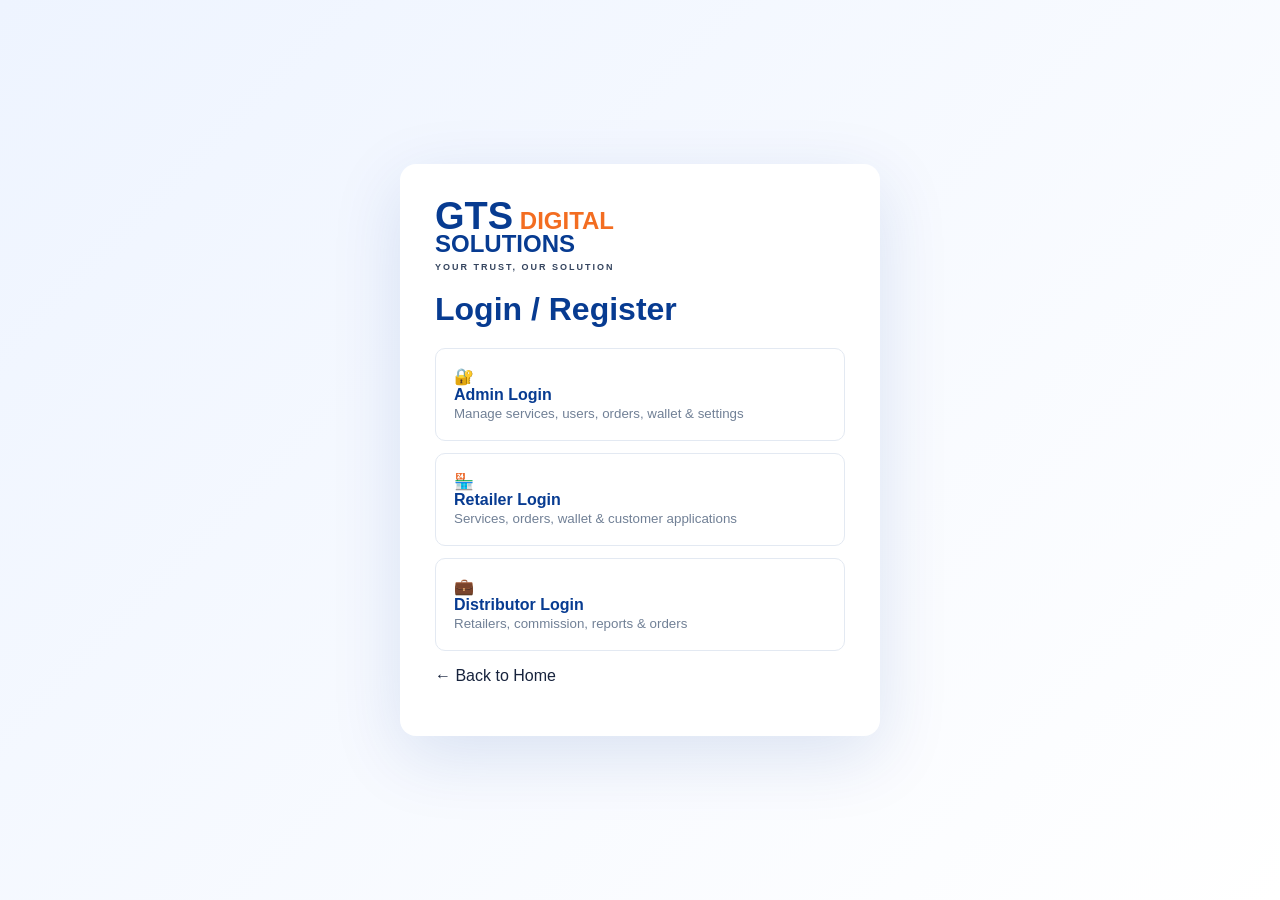
==== login.html @ 2cf07b0d "Add files via upload" ====
<!DOCTYPE html><html lang="hi"><head><meta charset="UTF-8"><meta name="viewport" content="width=device-width,initial-scale=1"><title>Login - GTS Digital Solutions</title><link rel="stylesheet" href="style.css"></head><body class="auth-page">
<div class="auth-box"><a class="logo" href="index.html"><b>GTS</b> <i>DIGITAL</i><br>SOLUTIONS<small>YOUR TRUST, OUR SOLUTION</small></a><h1>Login / Register</h1>
<a class="role" href="admin.html">🔐 <b>Admin Login</b><small>Manage services, users, orders, wallet & settings</small></a>
<a class="role" href="retailer.html">🏪 <b>Retailer Login</b><small>Services, orders, wallet & customer applications</small></a>
<a class="role" href="distributor.html">💼 <b>Distributor Login</b><small>Retailers, commission, reports & orders</small></a>
<p><a href="index.html">← Back to Home</a></p></div></body></html>
---- style.css ----
:root{--blue:#073b91;--navy:#061b40;--orange:#f36d21;--green:#11a65a;--purple:#6544d9;--bg:#f5f8fd;--line:#e3e9f2;--text:#17233d}
*{box-sizing:border-box}html{scroll-behavior:smooth}body{margin:0;font-family:Arial,"Noto Sans Devanagari",sans-serif;background:var(--bg);color:var(--text)}a{text-decoration:none;color:inherit}button,input,select{font:inherit}
.topbar{height:36px;background:#063b8e;color:#fff;padding:0 4%;display:flex;align-items:center;justify-content:space-between;font-size:12px}.topbar span{margin-right:18px}.topbar .social span{margin:0 7px}
.navbar{height:92px;background:#fff;border-bottom:1px solid #edf1f6;display:flex;align-items:center;justify-content:space-between;padding:0 4%;position:sticky;top:0;z-index:10}.logo{font-weight:900;color:var(--blue);font-size:24px;line-height:.9}.logo b{font-size:38px}.logo i{color:var(--orange);font-style:normal}.logo small{display:block;font-size:9px;letter-spacing:2px;color:#34445e;margin-top:7px}
.navlinks{display:flex;gap:23px;align-items:center;font-weight:700;font-size:14px}.navlinks a:hover{color:var(--orange)}.navbtn{background:var(--blue);color:#fff;padding:13px 18px;border-radius:7px}
.hero{min-height:445px;padding:62px 6%;display:flex;align-items:center;position:relative;overflow:hidden;background:linear-gradient(115deg,#fff 0%,#f8fbff 55%,#eaf1ff 100%)}.hero:after{content:"";position:absolute;width:510px;height:510px;border-radius:50%;right:5%;top:20px;background:radial-gradient(circle,#1b58c5 0 28%,transparent 29%),radial-gradient(circle,#f36d21 0 20%,transparent 21%);opacity:.98}.hero-content{position:relative;z-index:2;max-width:700px}.eyebrow{font-weight:800;color:var(--orange);letter-spacing:1px}.hero h1{font-size:50px;line-height:1.05;color:var(--blue);margin:12px 0}.hero h1 em{font-style:normal;color:var(--orange)}.hero p{font-size:18px;line-height:1.6;max-width:650px;color:#35425a}.hero-buttons{display:flex;gap:12px;margin-top:24px}.btn{display:inline-block;padding:14px 23px;border-radius:7px;background:var(--blue);color:#fff;font-weight:800}.btn.alt{background:#fff;color:#148a51;border:1px solid #39aa73}.trust{display:flex;gap:30px;margin-top:28px}.trust div{font-size:12px;font-weight:700;color:#243451}.searchbox{max-width:1100px;margin:-30px auto 20px;background:#fff;padding:17px 22px;border-radius:11px;box-shadow:0 9px 28px #163d7712;position:relative;z-index:3;display:flex;gap:12px;align-items:center}.searchbox strong{white-space:nowrap;color:var(--blue)}.searchbox select,.searchbox input{border:1px solid var(--line);padding:13px;border-radius:8px;flex:1}.searchbox button{border:0;background:var(--blue);color:#fff;padding:13px 23px;border-radius:8px;font-weight:800}
.section{max-width:1200px;margin:auto;padding:28px 22px}.section-title{text-align:center;color:var(--blue);font-size:25px;margin:8px 0 24px}.section-title:before,.section-title:after{content:"—";color:var(--orange);margin:0 12px}
.grid{display:grid;grid-template-columns:repeat(6,1fr);gap:13px}.service-card{background:#fff;border:1px solid var(--line);border-radius:10px;padding:18px 10px;text-align:center;min-height:115px;box-shadow:0 3px 14px #143c7610}.icon{font-size:29px;color:var(--blue);margin-bottom:9px}.service-card b{display:block;font-size:13px;color:#13264b}.service-card small{display:block;color:#68748a;margin-top:5px}
.stats{background:linear-gradient(90deg,#0644b5,#0b4ebd);color:#fff;max-width:1200px;margin:20px auto;border-radius:10px;padding:22px;display:grid;grid-template-columns:repeat(4,1fr);text-align:center}.stats b{display:block;font-size:27px}.stats small{opacity:.9}
.features{display:grid;grid-template-columns:repeat(4,1fr);gap:15px}.feature{background:#fff;border:1px solid var(--line);padding:20px;border-radius:10px}.feature b{display:block;color:var(--blue);margin-bottom:7px}.feature p{margin:0;color:#67738a;font-size:13px}
.testimonials{display:grid;grid-template-columns:repeat(3,1fr);gap:18px}.review{background:#fff;border:1px solid var(--line);padding:22px;border-radius:10px}.stars{color:#f3a51f}.review p{font-size:14px;color:#4d5b73;line-height:1.5}
footer{background:var(--navy);color:#d8e1f0;padding:38px 6%;margin-top:30px}.footergrid{display:grid;grid-template-columns:2fr 1fr 1fr 1.5fr;gap:30px}.footergrid h3{color:#fff}.footergrid a{display:block;margin:8px 0;font-size:13px}.copy{border-top:1px solid #29405f;margin-top:25px;padding-top:16px;font-size:12px}
.page-title{background:linear-gradient(120deg,#063d95,#0b55c9);color:#fff;padding:50px 6%;text-align:center}.service-category{margin:30px 0}.service-category h2{color:var(--blue);border-left:5px solid var(--orange);padding-left:10px}.service-list{display:grid;grid-template-columns:repeat(4,1fr);gap:12px}.service-list .service-card{text-align:left}

.auth-page{min-height:100vh;background:linear-gradient(135deg,#eef4ff,#fff);display:grid;place-items:center;padding:25px}.auth-box{width:min(480px,95%);background:#fff;border-radius:16px;padding:35px;box-shadow:0 20px 70px #003b9920}.auth-box h1{color:var(--blue);margin:20px 0}.role{display:block;border:1px solid var(--line);border-radius:10px;padding:18px;margin:12px 0;background:#fff}.role b{display:block;color:var(--blue);font-size:16px}.role small{color:#718096}.role:hover{border-color:#0b55c9;box-shadow:0 5px 18px #0b55c915}

.dashboard{min-height:100vh;background:#f4f7fc}.sidebar{position:fixed;left:0;top:0;bottom:0;width:250px;background:var(--navy);color:#fff;padding:20px 15px;overflow:auto}.sidebar .brand{padding:5px 10px 20px;font-weight:900;font-size:25px}.sidebar .brand span{color:var(--orange)}.sidebar small{display:block;color:#aab7cc;padding:10px}.sidebar a{display:block;padding:11px 13px;border-radius:7px;margin:3px 0;font-size:14px}.sidebar a.active,.sidebar a:hover{background:#0a50c8}.dashmain{margin-left:250px}.dashhead{height:72px;background:#fff;border-bottom:1px solid var(--line);display:flex;align-items:center;justify-content:space-between;padding:0 28px}.dashhead h1{font-size:22px;color:var(--blue)}.dashcontent{padding:25px}.dashcards{display:grid;grid-template-columns:repeat(4,1fr);gap:15px}.dashcard{color:#fff;border-radius:10px;padding:20px;min-height:125px}.dashcard:nth-child(1){background:#0a4fc3}.dashcard:nth-child(2){background:#10a657}.dashcard:nth-child(3){background:#f47a13}.dashcard:nth-child(4){background:#6544d9}.dashcard small{display:block;opacity:.9}.dashcard b{display:block;font-size:27px;margin:10px 0}.panel{background:#fff;border:1px solid var(--line);border-radius:10px;padding:20px;margin-top:20px}.panel h2{margin-top:0;color:var(--blue);font-size:18px}.quick{display:grid;grid-template-columns:repeat(4,1fr);gap:12px}.quick div{border:1px solid var(--line);border-radius:9px;padding:18px;text-align:center}.quick b{display:block;color:var(--blue);margin-top:7px}.tablewrap{overflow:auto}table{width:100%;border-collapse:collapse;min-width:650px}th,td{text-align:left;padding:12px;border-bottom:1px solid #edf0f4;font-size:13px}.status{padding:5px 9px;border-radius:20px;background:#e5f7eb;color:#147d43}.pending{background:#fff0df;color:#d46609}

@media(max-width:950px){.navlinks{gap:10px;font-size:12px}.grid{grid-template-columns:repeat(3,1fr)}.features{grid-template-columns:repeat(2,1fr)}.stats{grid-template-columns:repeat(2,1fr);gap:20px}.service-list{grid-template-columns:repeat(3,1fr)}.dashcards{grid-template-columns:repeat(2,1fr)}.quick{grid-template-columns:repeat(2,1fr)}}
@media(max-width:650px){.topbar{display:none}.navbar{height:72px}.navlinks a:not(.navbtn){display:none}.logo b{font-size:30px}.hero{padding:45px 20px;min-height:410px}.hero:after{opacity:.2;right:-180px}.hero h1{font-size:37px}.hero p{font-size:15px}.trust{gap:12px}.searchbox{margin:0 12px 15px;display:grid}.grid,.service-list{grid-template-columns:repeat(2,1fr)}.stats,.features,.testimonials{grid-template-columns:1fr}.sidebar{display:none}.dashmain{margin-left:0}.dashcards{grid-template-columns:1fr}.quick{grid-template-columns:1fr}.footergrid{grid-template-columns:1fr 1fr}.section{padding:22px 14px}}
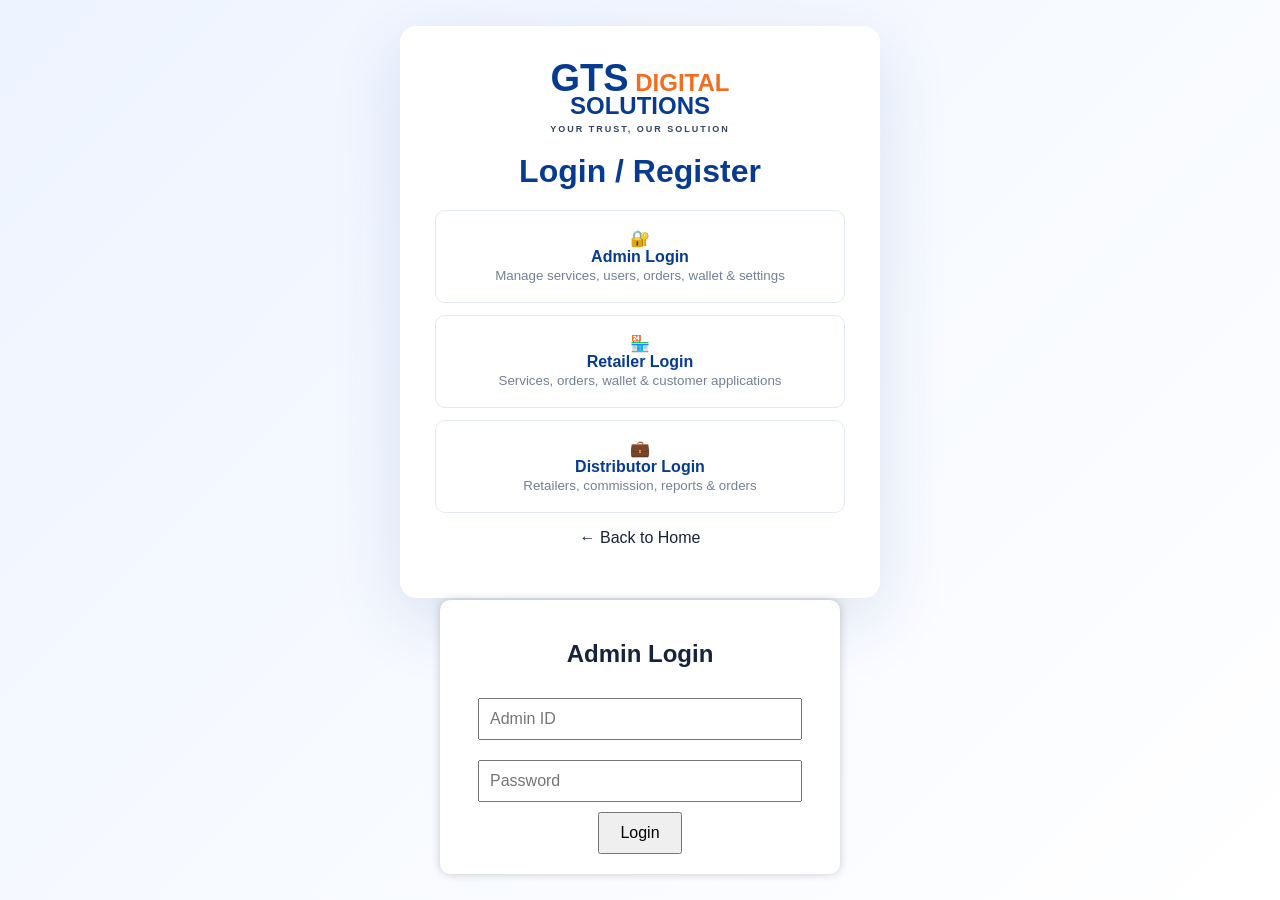
==== commit 117de12d: "Update login.html" ====
--- a/login.html
+++ b/login.html
@@ -3,4 +3,78 @@
 <a class="role" href="admin.html">🔐 <b>Admin Login</b><small>Manage services, users, orders, wallet & settings</small></a>
 <a class="role" href="retailer.html">🏪 <b>Retailer Login</b><small>Services, orders, wallet & customer applications</small></a>
 <a class="role" href="distributor.html">💼 <b>Distributor Login</b><small>Retailers, commission, reports & orders</small></a>
-<p><a href="index.html">← Back to Home</a></p></div></body></html>+<p><a href="index.html">← Back to Home</a></p></div></body></html><!DOCTYPE html>
+<html lang="hi">
+<head>
+<meta charset="UTF-8">
+<meta name="viewport" content="width=device-width, initial-scale=1.0">
+<title>GTS Digital Solutions - Login</title>
+
+<style>
+body{
+font-family:Arial,sans-serif;
+background:#f5f5f5;
+text-align:center;
+padding:40px;
+}
+
+.box{
+max-width:400px;
+margin:auto;
+background:white;
+padding:20px;
+border-radius:10px;
+box-shadow:0 0 10px rgba(0,0,0,0.2);
+}
+
+input{
+width:90%;
+padding:10px;
+margin:10px 0;
+}
+
+button{
+padding:10px 20px;
+cursor:pointer;
+}
+</style>
+</head>
+
+<body>
+
+<div class="box">
+
+<h2>Admin Login</h2>
+
+<input type="text" id="user" placeholder="Admin ID">
+
+<input type="password" id="pass" placeholder="Password">
+
+<button onclick="login()">Login</button>
+
+</div>
+
+<script>
+
+function login(){
+
+var username=document.getElementById("user").value;
+
+var password=document.getElementById("pass").value;
+
+if(username=="admin" && password=="12345"){
+
+window.location.href="admin.html";
+
+}else{
+
+alert("गलत ID या Password");
+
+}
+
+}
+
+</script>
+
+</body>
+</html>
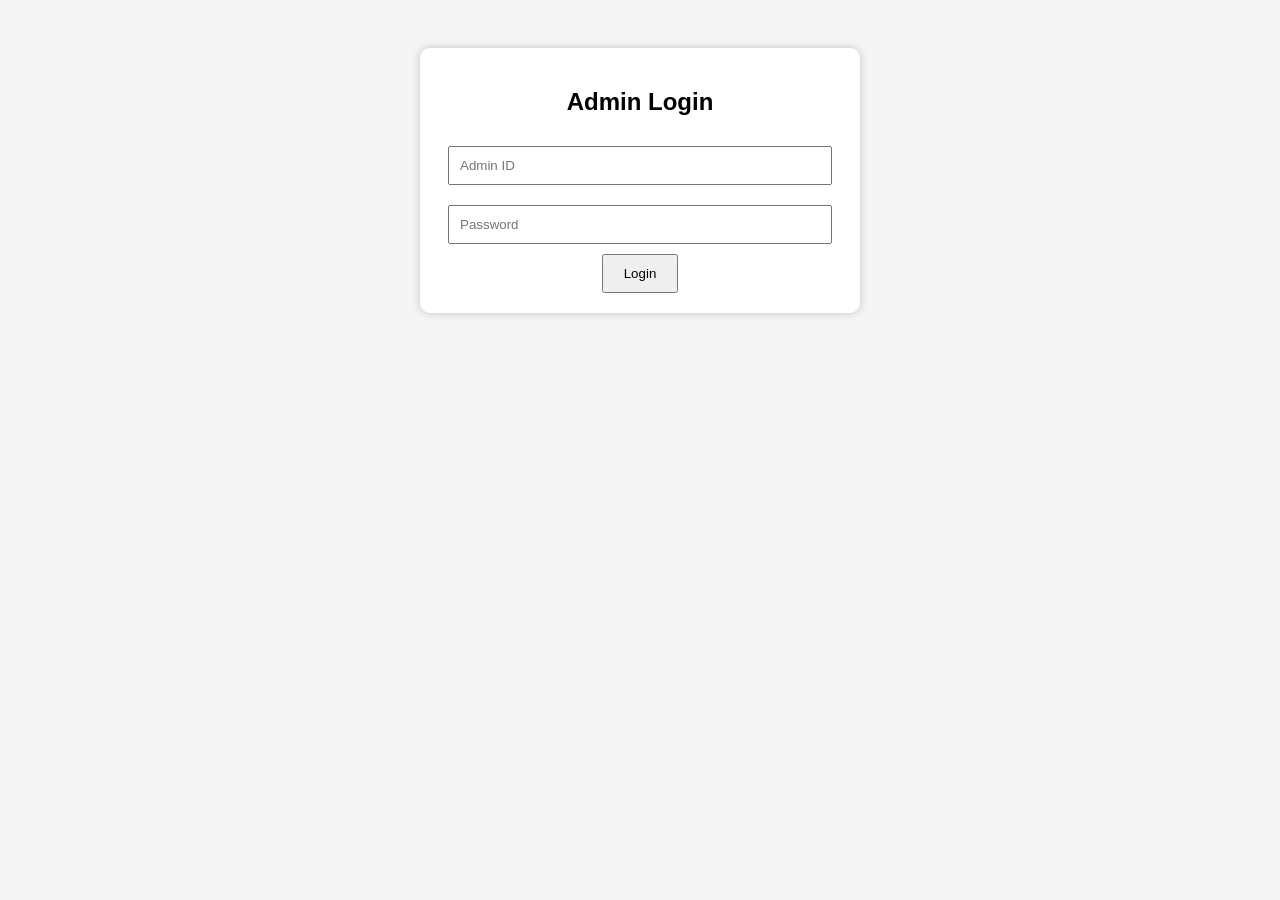
==== commit a9cb46cc: "Update login.html" ====
--- a/login.html
+++ b/login.html
@@ -1,9 +1,4 @@
-<!DOCTYPE html><html lang="hi"><head><meta charset="UTF-8"><meta name="viewport" content="width=device-width,initial-scale=1"><title>Login - GTS Digital Solutions</title><link rel="stylesheet" href="style.css"></head><body class="auth-page">
-<div class="auth-box"><a class="logo" href="index.html"><b>GTS</b> <i>DIGITAL</i><br>SOLUTIONS<small>YOUR TRUST, OUR SOLUTION</small></a><h1>Login / Register</h1>
-<a class="role" href="admin.html">🔐 <b>Admin Login</b><small>Manage services, users, orders, wallet & settings</small></a>
-<a class="role" href="retailer.html">🏪 <b>Retailer Login</b><small>Services, orders, wallet & customer applications</small></a>
-<a class="role" href="distributor.html">💼 <b>Distributor Login</b><small>Retailers, commission, reports & orders</small></a>
-<p><a href="index.html">← Back to Home</a></p></div></body></html><!DOCTYPE html>
+<!DOCTYPE html>
 <html lang="hi">
 <head>
 <meta charset="UTF-8">
